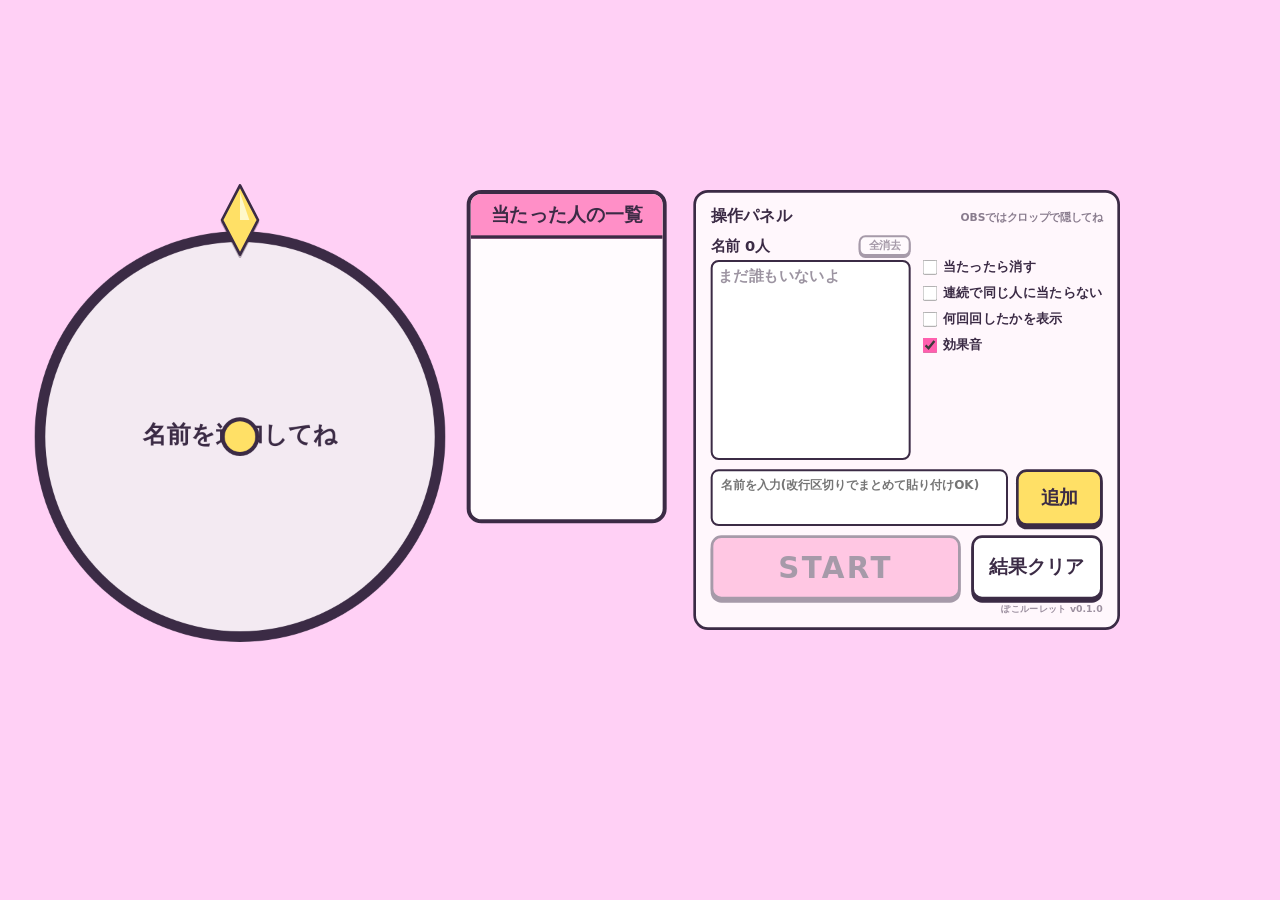
==== tools/roulette/index.html @ 0c9d6cd9 "feat(roulette): 名前ルーレット v0.1.0 星乃ぽこのワイヤーフレーム v1 を実装。 - 6色の盤面、ひし形の星の針、1920x1080 固定ステージ(OBS内は背景透過) - 改" ====
<!doctype html>
<html lang="ja">
<head>
<meta charset="utf-8">
<meta name="viewport" content="width=device-width, initial-scale=1">
<title>ぽこルーレット</title>
<link rel="stylesheet" href="style.css">
</head>
<body>
<div id="stage" class="stage">

  <!-- ===== 配信に映す領域 ===== -->
  <section class="wheel-area" aria-label="ルーレット">
    <div id="spinCount" class="spin-count" hidden></div>
    <svg class="pointer" viewBox="0 0 60 110" aria-hidden="true">
      <polygon points="30,3 57,55 30,107 3,55" />
      <polygon class="pointer-shine" points="30,14 44,55 30,55" />
    </svg>
    <canvas id="wheel" class="wheel" width="640" height="640"></canvas>
    <div id="winner" class="winner" hidden>
      <div class="winner-label">おめでとう!</div>
      <div id="winnerName" class="winner-name"></div>
    </div>
  </section>

  <section class="winners" aria-label="当たった人の一覧">
    <h2 class="winners-title">当たった人の一覧</h2>
    <ol id="winnerList" class="winner-list"></ol>
  </section>

  <!-- ===== 操作パネル(OBSではクロップで隠す) ===== -->
  <section class="control" aria-label="操作パネル">
    <header class="control-head">
      <span>操作パネル</span>
      <span class="control-note">OBSではクロップで隠してね</span>
    </header>

    <div class="control-body">
      <div class="entries">
        <div class="entries-head">
          <span>名前 <b id="entryCount">0</b>人</span>
          <button id="clearEntries" class="btn-small" type="button">全消去</button>
        </div>
        <ol id="entryList" class="entry-list"></ol>
      </div>

      <div class="options">
        <label><input type="checkbox" id="optRemoveOnWin"> 当たったら消す</label>
        <label><input type="checkbox" id="optNoRepeat"> 連続で同じ人に当たらない</label>
        <label><input type="checkbox" id="optShowCount"> 何回回したかを表示</label>
        <label><input type="checkbox" id="optSound"> 効果音</label>
      </div>
    </div>

    <div class="add">
      <textarea id="addInput" rows="3" placeholder="名前を入力(改行区切りでまとめて貼り付けOK)"></textarea>
      <button id="addBtn" class="btn btn-add" type="button">追加</button>
    </div>

    <div class="actions">
      <button id="startBtn" class="btn btn-start" type="button">START</button>
      <button id="resetBtn" class="btn btn-reset" type="button">結果クリア</button>
    </div>

    <footer id="version" class="version"></footer>
  </section>
</div>
<script src="app.js"></script>
</body>
</html>
---- tools/roulette/style.css ----
/* ===== ぽこ様式(共通化するまではツールごとに持つ) ===== */
:root {
  --poko-pink: #ff8fc7;
  --poko-pink-deep: #ff5fae;
  --poko-white: #ffffff;
  --poko-blue: #6cb8ff;
  --poko-red: #ff6b6b;
  --poko-purple: #b98cff;
  --poko-yellow: #ffe066;
  --poko-ink: #3b2b45;
  --poko-preview-bg: #ffd0f5;
  --poko-font: "M PLUS Rounded 1c", "Kosugi Maru", "Hiragino Maru Gothic ProN",
    "BIZ UDPGothic", "Meiryo", system-ui, sans-serif;
}

* { box-sizing: border-box; }

html, body {
  margin: 0;
  width: 100%;
  height: 100%;
  overflow: hidden;
  background: transparent;
}

body.preview { background: var(--poko-preview-bg); }

/* 1920x1080 固定ステージ。app.js がウィンドウに合わせて拡大縮小する */
.stage {
  position: absolute;
  left: 0;
  top: 0;
  width: 1920px;
  height: 1080px;
  transform-origin: 0 0;
  font-family: var(--poko-font);
  font-weight: 800;
  color: var(--poko-ink);
}

[hidden] { display: none !important; }

/* ===== ルーレット ===== */
.wheel-area {
  position: absolute;
  left: 30px;
  top: 110px;
  width: 660px;
  height: 740px;
}

.wheel {
  position: absolute;
  left: 10px;
  top: 90px;
  width: 640px;
  height: 640px;
}

.pointer {
  position: absolute;
  left: 300px;
  top: 30px;
  width: 60px;
  height: 110px;
  z-index: 2;
  filter: drop-shadow(0 3px 0 rgba(59, 43, 69, .35));
}
.pointer polygon { fill: var(--poko-yellow); stroke: var(--poko-ink); stroke-width: 4; stroke-linejoin: round; }
.pointer .pointer-shine { fill: #fff8c9; stroke: none; }
.wheel-area.spinning .pointer { animation: pointer-wiggle .12s ease-in-out infinite alternate; transform-origin: 50% 10%; }
@keyframes pointer-wiggle { from { transform: rotate(-4deg); } to { transform: rotate(4deg); } }

.spin-count {
  position: absolute;
  left: 0;
  top: 20px;
  padding: 8px 22px;
  border: 5px solid var(--poko-ink);
  border-radius: 999px;
  background: var(--poko-white);
  font-size: 36px;
}

.winner {
  position: absolute;
  left: 10px;
  top: 90px;
  width: 640px;
  height: 640px;
  display: flex;
  flex-direction: column;
  align-items: center;
  justify-content: center;
  z-index: 3;
  pointer-events: none;
}
.winner-label,
.winner-name {
  background: var(--poko-white);
  border: 6px solid var(--poko-ink);
  box-shadow: 0 8px 0 var(--poko-pink-deep);
}
.winner-label {
  margin-bottom: -6px;
  padding: 4px 26px;
  border-radius: 999px;
  background: var(--poko-yellow);
  font-size: 34px;
  z-index: 1;
}
.winner-name {
  max-width: 600px;
  padding: 18px 40px;
  border-radius: 40px;
  font-size: 110px;
  line-height: 1.15;
  white-space: nowrap;
  overflow: hidden;
  text-overflow: ellipsis;
}
.winner-name.two-lines {
  display: -webkit-box;
  -webkit-box-orient: vertical;
  -webkit-line-clamp: 2;
  white-space: normal;
  word-break: break-all;
  text-align: center;
}
.winner.show { animation: winner-pop .6s cubic-bezier(.2, 1.6, .4, 1) both; }
.winner.hide { animation: winner-out .35s ease-in both; }
@keyframes winner-pop {
  0% { transform: scale(.2) rotate(-12deg); opacity: 0; }
  100% { transform: scale(1) rotate(0); opacity: 1; }
}
@keyframes winner-out { to { transform: scale(.6); opacity: 0; } }

/* ===== 当たった人の一覧 ===== */
.winners {
  position: absolute;
  left: 700px;
  top: 150px;
  width: 300px;
  height: 500px;
  display: flex;
  flex-direction: column;
  border: 6px solid var(--poko-ink);
  border-radius: 22px;
  background: rgba(255, 255, 255, .92);
  overflow: hidden;
}
.winners-title {
  margin: 0;
  padding: 12px 0;
  background: var(--poko-pink);
  border-bottom: 5px solid var(--poko-ink);
  text-align: center;
  font-size: 28px;
}
.winner-list {
  flex: 1;
  margin: 0;
  padding: 8px 16px;
  list-style: none;
  overflow-y: auto;
  scrollbar-width: none;
  font-size: 26px;
}
.winner-list::-webkit-scrollbar { display: none; }
.winner-list li {
  display: flex;
  gap: 10px;
  padding: 6px 0;
  border-bottom: 3px dotted rgba(59, 43, 69, .25);
}
.winner-list li .n { color: var(--poko-pink-deep); min-width: 2.4em; }
.winner-list li .name { overflow: hidden; text-overflow: ellipsis; white-space: nowrap; }
.winner-list li.new { animation: winner-pop .5s cubic-bezier(.2, 1.6, .4, 1) both; }

/* ===== 操作パネル ===== */
.control {
  position: absolute;
  left: 1040px;
  top: 150px;
  width: 640px;
  height: 660px;
  display: flex;
  flex-direction: column;
  gap: 14px;
  padding: 18px 22px;
  border: 4px solid var(--poko-ink);
  border-radius: 22px;
  background: #fff7fc;
  font-size: 22px;
}
.control-head { display: flex; justify-content: space-between; align-items: baseline; font-size: 24px; }
.control-note { font-size: 16px; opacity: .6; }

.control-body { flex: 1; display: flex; gap: 18px; min-height: 0; }

.entries { flex: 1; display: flex; flex-direction: column; min-width: 0; min-height: 0; }
.entries-head { display: flex; justify-content: space-between; align-items: center; margin-bottom: 6px; }
.entry-list {
  flex: 1;
  margin: 0;
  padding: 4px 8px;
  list-style: none;
  counter-reset: entry;
  overflow-y: auto;
  border: 3px solid var(--poko-ink);
  border-radius: 12px;
  background: var(--poko-white);
}
.entry-list li {
  counter-increment: entry;
  display: flex;
  align-items: center;
  gap: 8px;
  padding: 3px 0;
}
.entry-list li::before { content: counter(entry); min-width: 1.6em; text-align: right; color: var(--poko-pink-deep); }
.entry-list li .swatch { width: 16px; height: 16px; flex: none; border: 2px solid var(--poko-ink); border-radius: 4px; }
.entry-list li .name { flex: 1; overflow: hidden; text-overflow: ellipsis; white-space: nowrap; }
.entry-list li button {
  flex: none;
  width: 30px;
  height: 30px;
  padding: 0;
  border: 2px solid var(--poko-ink);
  border-radius: 8px;
  background: var(--poko-white);
  font: inherit;
  font-size: 18px;
  line-height: 1;
  cursor: pointer;
}
.entry-list .empty { opacity: .5; }
.entry-list .empty::before { content: none; }

.options { flex: none; width: 270px; display: flex; flex-direction: column; gap: 12px; padding-top: 34px; font-size: 20px; }
.options label { display: flex; gap: 8px; align-items: flex-start; cursor: pointer; }
.options input { width: 22px; height: 22px; margin: 3px 0 0; accent-color: var(--poko-pink-deep); flex: none; }

.add { display: flex; gap: 12px; }
.add textarea {
  flex: 1;
  padding: 8px 12px;
  border: 3px solid var(--poko-ink);
  border-radius: 12px;
  font: inherit;
  font-size: 18px;
  font-weight: 700;
  resize: none;
}

.actions { display: flex; gap: 16px; }

.btn,
.btn-small {
  border: 4px solid var(--poko-ink);
  border-radius: 16px;
  font: inherit;
  color: var(--poko-ink);
  cursor: pointer;
  box-shadow: 0 5px 0 var(--poko-ink);
  transition: transform .05s, box-shadow .05s;
}
.btn:active:not(:disabled),
.btn-small:active:not(:disabled) { transform: translateY(4px); box-shadow: 0 1px 0 var(--poko-ink); }
.btn:disabled,
.btn-small:disabled { opacity: .45; cursor: not-allowed; }

.btn-small { padding: 2px 12px; border-width: 3px; border-radius: 10px; font-size: 16px; background: var(--poko-white); box-shadow: 0 3px 0 var(--poko-ink); }
.btn-small.armed { background: var(--poko-red); color: var(--poko-white); }
.btn-add { width: 130px; background: var(--poko-yellow); font-size: 28px; }
.btn-start { flex: 2; height: 96px; background: var(--poko-pink); font-size: 44px; letter-spacing: .08em; }
.btn-reset { flex: 1; height: 96px; background: var(--poko-white); font-size: 28px; }

.version { text-align: right; font-size: 14px; font-weight: 700; opacity: .5; margin-top: -8px; }
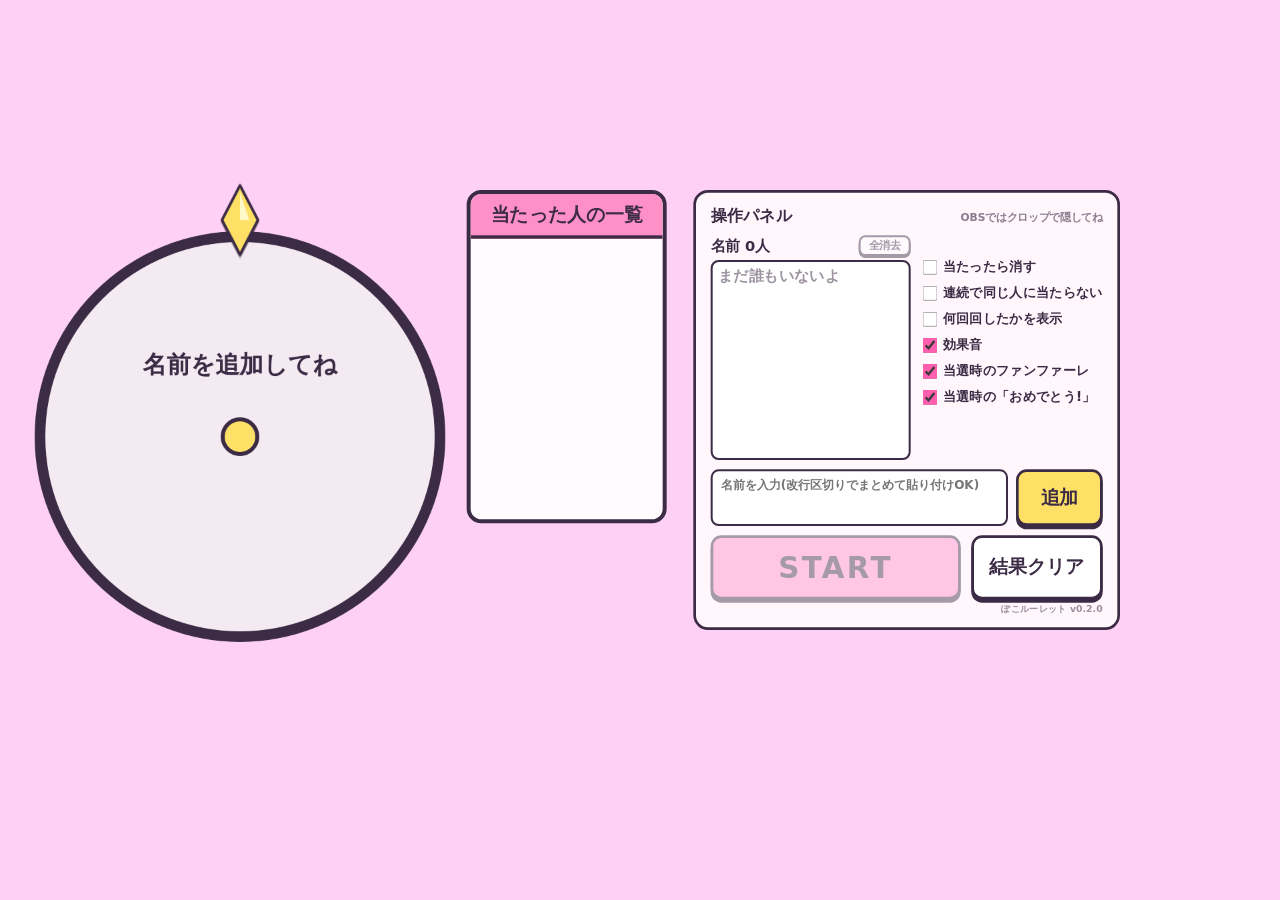
==== commit 6cb1f5f6: "feat(roulette): v0.2.0 ぽこ要望対応(針の揺れ・空表示・当選演出の切替) - 針の揺れを、項目の境目が通るたびに弾かれて減衰する動きに変更。止まる瞬間は揺れない - 0人時の「名" ====
--- a/tools/roulette/index.html
+++ b/tools/roulette/index.html
@@ -49,6 +49,8 @@
         <label><input type="checkbox" id="optNoRepeat"> 連続で同じ人に当たらない</label>
         <label><input type="checkbox" id="optShowCount"> 何回回したかを表示</label>
         <label><input type="checkbox" id="optSound"> 効果音</label>
+        <label><input type="checkbox" id="optFanfare"> 当選時のファンファーレ</label>
+        <label><input type="checkbox" id="optCongrats"> 当選時の「おめでとう!」</label>
       </div>
     </div>
 
--- a/tools/roulette/style.css
+++ b/tools/roulette/style.css
@@ -65,11 +65,11 @@
   height: 110px;
   z-index: 2;
   filter: drop-shadow(0 3px 0 rgba(59, 43, 69, .35));
+  transform-origin: 50% 10%; /* 回転中の揺れは app.js の kickPointer() で付ける */
+  will-change: transform;
 }
 .pointer polygon { fill: var(--poko-yellow); stroke: var(--poko-ink); stroke-width: 4; stroke-linejoin: round; }
 .pointer .pointer-shine { fill: #fff8c9; stroke: none; }
-.wheel-area.spinning .pointer { animation: pointer-wiggle .12s ease-in-out infinite alternate; transform-origin: 50% 10%; }
-@keyframes pointer-wiggle { from { transform: rotate(-4deg); } to { transform: rotate(4deg); } }
 
 .spin-count {
   position: absolute;
